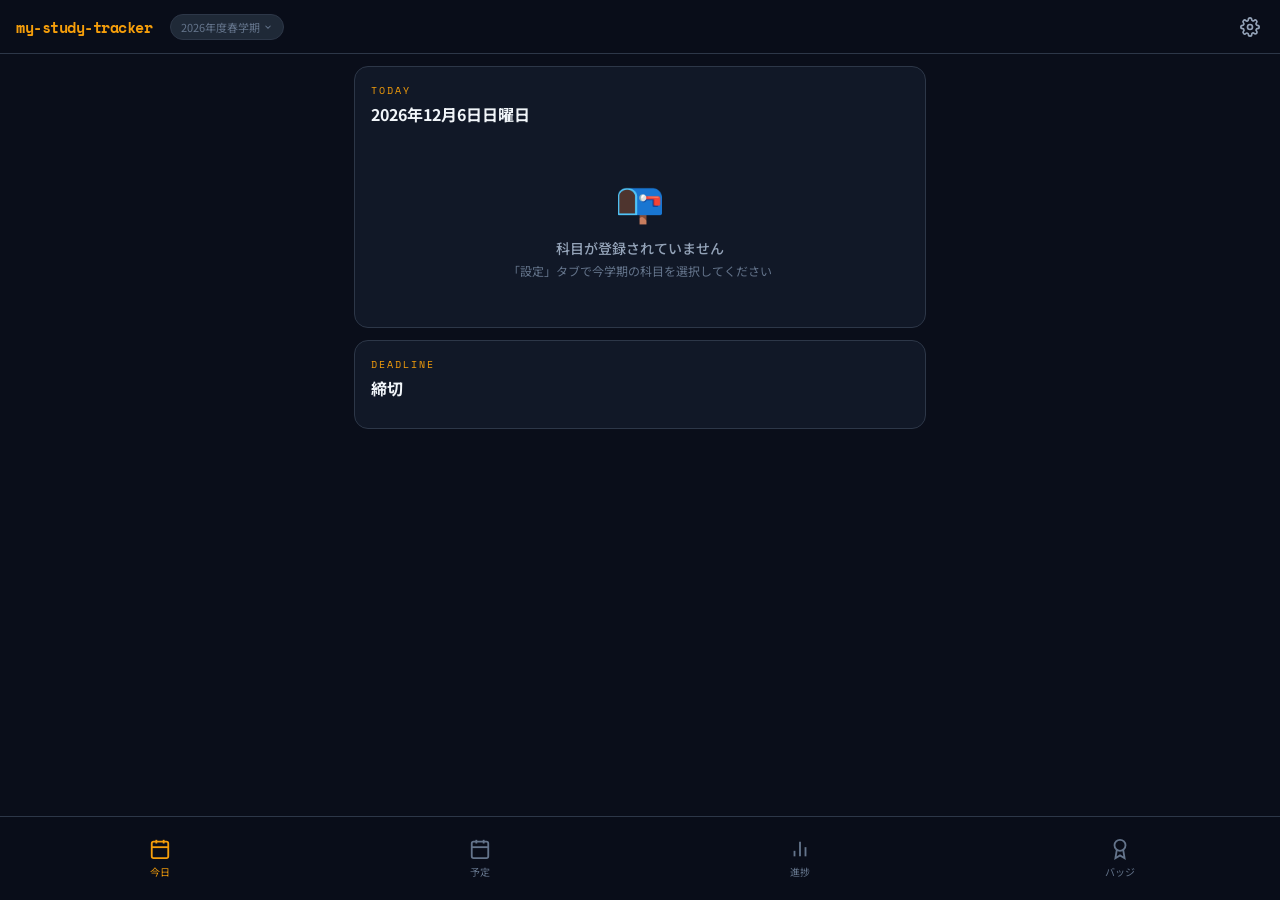
==== my-study-tracker/index.html @ 37b4b2d3 "Add files via upload" ====
<!DOCTYPE html>
<html lang="ja">
<head>
  <meta charset="UTF-8">
  <meta name="viewport" content="width=device-width, initial-scale=1.0, maximum-scale=1.0, user-scalable=no, viewport-fit=cover">
  <meta name="apple-mobile-web-app-capable" content="yes">
  <meta name="apple-mobile-web-app-status-bar-style" content="black-translucent">
  <meta name="apple-mobile-web-app-title" content="my-study-tracker">
  <title>my-study-tracker</title>
  <link rel="manifest" href="./manifest.json">
  <link rel="preconnect" href="https://fonts.googleapis.com">
  <link href="https://fonts.googleapis.com/css2?family=Noto+Sans+JP:wght@400;500;700&family=Space+Mono:wght@400;700&display=swap" rel="stylesheet">
  <link rel="stylesheet" href="./style.css">
</head>
<body>

  <header class="header">
    <div class="header-inner">
      <div class="header-left">
        <span class="header-logo">my-study-tracker</span>
        <button class="header-sem-trigger" id="header-sem-trigger" aria-label="学期切り替え">
          <span id="header-semester">読み込み中...</span>
          <svg viewBox="0 0 24 24" fill="none" stroke="currentColor" stroke-width="2.5" width="10" height="10" style="margin-left:3px;flex-shrink:0"><polyline points="6 9 12 15 18 9"/></svg>
        </button>
      </div>
      <div class="header-right">
        <button class="header-settings-btn" id="header-settings-btn" aria-label="設定">
          <svg viewBox="0 0 24 24" fill="none" stroke="currentColor" stroke-width="2" width="20" height="20"><circle cx="12" cy="12" r="3"/><path d="M19.4 15a1.65 1.65 0 00.33 1.82l.06.06a2 2 0 010 2.83 2 2 0 01-2.83 0l-.06-.06a1.65 1.65 0 00-1.82-.33 1.65 1.65 0 00-1 1.51V21a2 2 0 01-4 0v-.09A1.65 1.65 0 009 19.4a1.65 1.65 0 00-1.82.33l-.06.06a2 2 0 01-2.83-2.83l.06-.06A1.65 1.65 0 004.68 15a1.65 1.65 0 00-1.51-1H3a2 2 0 010-4h.09A1.65 1.65 0 004.6 9a1.65 1.65 0 00-.33-1.82l-.06-.06a2 2 0 012.83-2.83l.06.06A1.65 1.65 0 009 4.68a1.65 1.65 0 001-1.51V3a2 2 0 014 0v.09a1.65 1.65 0 001 1.51 1.65 1.65 0 001.82-.33l.06-.06a2 2 0 012.83 2.83l-.06.06A1.65 1.65 0 0019.4 9a1.65 1.65 0 001.51 1H21a2 2 0 010 4h-.09a1.65 1.65 0 00-1.51 1z"/></svg>
        </button>
      </div>
    </div>
  </header>

  <!-- 学期ドロワー -->
  <div id="sem-overlay" style="display:none;position:fixed;inset:0;z-index:290" onclick="closeSemDrawer()"></div>
  <div id="sem-drawer" style="display:none;position:fixed;z-index:300;background:var(--bg2);border:1px solid var(--border);border-radius:10px;padding:8px;min-width:190px;box-shadow:0 8px 32px rgba(0,0,0,0.5)">
    <div id="sem-drawer-list"></div>
  </div>

  <main class="main">

    <!-- ===== 今日タブ ===== -->
    <div class="page active" id="page-today">
      <div id="today-exam-alerts"></div>
      <div id="today-alerts"></div>

      <div class="card">
        <div class="card-label">TODAY</div>
        <div class="card-title" id="today-date"></div>
        <div id="today-timetable"></div>
      </div>

      <div class="card">
        <div class="card-label">DEADLINE</div>
        <div class="card-title">締切</div>
        <div id="today-upcoming"></div>
      </div>
    </div>

    <!-- ===== 進捗タブ ===== -->
    <div class="page" id="page-progress">
      <div class="card">
        <div class="card-label">SEMESTER</div>
        <div class="card-title">学期別進捗</div>
        <div id="semester-progress-selector" class="filter-row"></div>
      </div>
      <div id="progress-subject-list"></div>
    </div>

    <!-- ===== バッジタブ ===== -->
    <div class="page" id="page-badges">
      <div class="card">
        <div class="card-label">BADGES</div>
        <div class="card-title">オープンバッジ</div>
        <div id="badge-summary"></div>
      </div>
      <div id="badge-list-container"></div>
    </div>

    <!-- ===== 予定タブ（週/月） ===== -->
    <div class="page" id="page-schedule">
      <div class="card">
        <div class="card-label">SCHEDULE</div>
        <div style="display:flex;align-items:center;justify-content:space-between;margin-bottom:12px">
          <div class="card-title" style="margin-bottom:0">スケジュール</div>
          <div style="display:flex;gap:6px">
            <button id="schedule-view-week" class="filter-btn f-all active" onclick="scheduleView='week';renderSchedulePage()">週</button>
            <button id="schedule-view-month" class="filter-btn f-all" onclick="scheduleView='month';renderSchedulePage()">月</button>
          </div>
        </div>
        <div id="schedule-month-nav" style="display:none;align-items:center;justify-content:space-between;margin-bottom:12px">
          <button onclick="scheduleMonthOffset--;renderSchedulePage()" style="background:var(--bg3);border:1px solid var(--border);color:var(--text2);padding:4px 12px;border-radius:6px;cursor:pointer;font-size:16px">‹</button>
          <span id="schedule-month-label" style="font-size:14px;font-weight:700"></span>
          <button onclick="scheduleMonthOffset++;renderSchedulePage()" style="background:var(--bg3);border:1px solid var(--border);color:var(--text2);padding:4px 12px;border-radius:6px;cursor:pointer;font-size:16px">›</button>
        </div>
        <div id="schedule-week"></div>
        <div id="schedule-month" style="display:none"></div>
      </div>
    </div>

    <!-- ===== 設定タブ ===== -->
    <div class="page" id="page-settings">
      <div class="semester-tabs" id="semester-tabs"></div>
      <div class="card" id="graduation-checker">
        <div class="card-label">GRADUATION</div>
        <div class="card-title">卒業単位チェッカー</div>
        <div id="graduation-content"></div>
      </div>
      <div class="card" id="subject-selection-area">
        <div class="card-label">ENROLLMENT</div>
        <div class="card-title">履修科目を選択</div>
        <div id="subject-filters" class="filter-row"></div>
        <div id="subject-list"></div>
      </div>
      <div class="card" id="open-date-card">
        <div class="card-label">SCHEDULE</div>
        <div class="card-title">科目開講日一覧</div>
        <div id="open-date-list"></div>
      </div>
      <div class="card" id="enrolled-summary">
        <div class="card-label">SELECTED</div>
        <div class="card-title">選択中の科目</div>
        <div id="enrolled-list"></div>
        <div id="enrolled-stats" class="enrolled-stats"></div>
      </div>
    </div>

  </main>

  <nav class="nav">
    <button class="nav-btn active" data-page="today">
      <svg viewBox="0 0 24 24" fill="none" stroke="currentColor" stroke-width="2"><rect x="3" y="4" width="18" height="18" rx="2"/><line x1="16" y1="2" x2="16" y2="6"/><line x1="8" y1="2" x2="8" y2="6"/><line x1="3" y1="10" x2="21" y2="10"/></svg>
      今日
    </button>
    <button class="nav-btn" data-page="schedule">
      <svg viewBox="0 0 24 24" fill="none" stroke="currentColor" stroke-width="2"><rect x="3" y="4" width="18" height="18" rx="2"/><line x1="3" y1="10" x2="21" y2="10"/><line x1="8" y1="2" x2="8" y2="6"/><line x1="16" y1="2" x2="16" y2="6"/></svg>
      予定
    </button>
    <button class="nav-btn" data-page="progress">
      <svg viewBox="0 0 24 24" fill="none" stroke="currentColor" stroke-width="2"><line x1="18" y1="20" x2="18" y2="10"/><line x1="12" y1="20" x2="12" y2="4"/><line x1="6" y1="20" x2="6" y2="14"/></svg>
      進捗
    </button>
    <button class="nav-btn" data-page="badges">
      <svg viewBox="0 0 24 24" fill="none" stroke="currentColor" stroke-width="2"><circle cx="12" cy="8" r="6"/><path d="M15.477 12.89L17 22l-5-3-5 3 1.523-9.11"/></svg>
      バッジ
    </button>
  </nav>

  <script src="./data.js"></script>
  <script src="./attendance.js"></script>
  <script src="./render-today.js"></script>
  <script src="./render-today-timetable.js"></script>
  <script src="./render-today-cards.js"></script>
  <script src="./render-settings.js"></script>
  <script src="./render-schedule.js"></script>
  <script src="./render-badges.js"></script>
  <script src="./render-progress.js"></script>
  <script src="./render-deadlines.js"></script>
  <script src="./app.js"></script>
</body>
</html>
---- my-study-tracker/style.css ----
/* ============================================================
   my-study-tracker - Style
   ============================================================ */
*, *::before, *::after { margin: 0; padding: 0; box-sizing: border-box; }

:root {
  --bg: #0a0e1a;
  --bg2: #111827;
  --bg3: #1f2937;
  --border: #2d3748;
  --text: #f1f5f9;
  --text2: #94a3b8;
  --text3: #64748b;
  --amber: #f59e0b;
  --amber2: #d97706;
  --amber-dim: rgba(245,158,11,0.12);
  --green: #10b981;
  --green-dim: rgba(16,185,129,0.12);
  --purple: #8b5cf6;
  --purple-dim: rgba(139,92,246,0.12);
  --red: #ef4444;
  --red-dim: rgba(239,68,68,0.1);
  --blue: #3b82f6;
  --radius: 14px;
  --radius-sm: 8px;
  --nav-h: 84px;
  --header-h: 54px;
}

html { background: var(--bg); }

body {
  font-family: 'Noto Sans JP', sans-serif;
  background: var(--bg);
  color: var(--text);
  min-height: 100vh;
  padding-bottom: calc(var(--nav-h) + env(safe-area-inset-bottom));
  padding-top: calc(var(--header-h) + env(safe-area-inset-top));
  -webkit-font-smoothing: antialiased;
}

/* ── ヘッダー ── */
.header {
  position: fixed;
  top: 0; left: 0; right: 0;
  height: calc(var(--header-h) + env(safe-area-inset-top));
  background: rgba(10,14,26,0.92);
  backdrop-filter: blur(12px);
  -webkit-backdrop-filter: blur(12px);
  border-bottom: 1px solid var(--border);
  z-index: 200;
  padding-top: env(safe-area-inset-top);
}

.header-inner {
  display: flex;
  align-items: center;
  justify-content: space-between;
  padding: 0 16px;
  height: 100%;
}

.header-logo {
  font-family: 'Space Mono', monospace;
  font-size: 15px;
  font-weight: 700;
  color: var(--amber);
  letter-spacing: -0.5px;
  margin-right: 10px;
}

.header-semester {
  font-size: 11px;
  color: var(--text3);
  background: var(--bg3);
  padding: 3px 8px;
  border-radius: 99px;
  border: 1px solid var(--border);
}

.header-settings-btn {
  background: none;
  border: none;
  color: var(--text2);
  cursor: pointer;
  padding: 4px;
  display: flex;
  align-items: center;
  justify-content: center;
  border-radius: var(--radius-sm);
  transition: color 0.2s;
}
.header-settings-btn:active {
  color: var(--amber);
}

/* ── ナビゲーション ── */
.nav {
  position: fixed;
  bottom: 0; left: 0; right: 0;
  height: var(--nav-h);
  padding-bottom: env(safe-area-inset-bottom);
  background: rgba(10,14,26,0.95);
  backdrop-filter: blur(12px);
  -webkit-backdrop-filter: blur(12px);
  border-top: 1px solid var(--border);
  display: flex;
  z-index: 200;
}

.nav-btn {
  flex: 1;
  display: flex;
  flex-direction: column;
  align-items: center;
  justify-content: center;
  gap: 4px;
  border: none;
  background: none;
  color: var(--text3);
  font-size: 10px;
  font-family: 'Noto Sans JP', sans-serif;
  cursor: pointer;
  transition: color 0.2s;
}

.nav-btn svg {
  width: 22px;
  height: 22px;
  transition: stroke 0.2s;
}

.nav-btn.active {
  color: var(--amber);
}

/* ── メインコンテンツ ── */
.main {
  padding: 12px 14px;
  max-width: 600px;
  margin: 0 auto;
}

.page { display: none; }
.page.active { display: block; }

/* ── カード ── */
.card {
  background: var(--bg2);
  border: 1px solid var(--border);
  border-radius: var(--radius);
  padding: 16px;
  margin-bottom: 12px;
}

.card-label {
  font-family: 'Space Mono', monospace;
  font-size: 10px;
  letter-spacing: 2px;
  color: var(--amber);
  margin-bottom: 4px;
}

.card-title {
  font-size: 16px;
  font-weight: 700;
  margin-bottom: 12px;
}

/* ── アラート ── */
.alert {
  padding: 10px 14px;
  border-radius: var(--radius-sm);
  font-size: 13px;
  margin-bottom: 8px;
  border-left: 3px solid;
}
.alert-danger { background: var(--red-dim); border-color: var(--red); color: #fca5a5; }
.alert-warn { background: var(--amber-dim); border-color: var(--amber); color: #fcd34d; }

/* ── 今日の時間割 ── */
.timetable-section { margin-bottom: 10px; }
.timetable-label {
  font-size: 11px;
  color: var(--text3);
  margin-bottom: 6px;
  font-weight: 500;
  letter-spacing: 0.5px;
}

.today-subject-item {
  display: flex;
  align-items: flex-start;
  gap: 10px;
  padding: 10px 0;
  border-bottom: 1px solid var(--border);
}
.today-subject-item:last-child { border-bottom: none; }

.today-subject-dot {
  width: 8px;
  height: 8px;
  border-radius: 50%;
  margin-top: 5px;
  flex-shrink: 0;
}

.today-subject-info { flex: 1; min-width: 0; }
.today-subject-name {
  font-size: 14px;
  font-weight: 600;
  white-space: nowrap;
  overflow: hidden;
  text-overflow: ellipsis;
}
.today-subject-meta { font-size: 11px; color: var(--text3); margin-top: 2px; }

.today-subject-badge {
  font-size: 11px;
  padding: 2px 8px;
  border-radius: 99px;
  white-space: nowrap;
  font-weight: 600;
}
.badge-ok { background: rgba(16,185,129,0.15); color: var(--green); }
.badge-warn { background: var(--amber-dim); color: var(--amber); }
.badge-danger { background: var(--red-dim); color: var(--red); }

/* ── プログレスバー ── */
.prog-wrap {
  background: var(--bg3);
  border-radius: 99px;
  height: 6px;
  overflow: hidden;
  margin-top: 6px;
}
.prog-bar {
  height: 100%;
  border-radius: 99px;
  transition: width 0.4s cubic-bezier(0.4,0,0.2,1);
}

/* ── 週間ストリップ ── */
.week-strip {
  display: grid;
  grid-template-columns: repeat(7, 1fr);
  gap: 4px;
}

.week-cell {
  display: flex;
  flex-direction: column;
  align-items: center;
  gap: 3px;
  padding: 6px 2px;
  border-radius: var(--radius-sm);
  background: var(--bg3);
  border: 1px solid var(--border);
  font-size: 10px;
}

.week-cell.is-today {
  background: var(--amber-dim);
  border-color: var(--amber);
}

.week-cell.is-rest { opacity: 0.4; }

.week-day-label { color: var(--text3); font-weight: 700; }
.week-cell.is-today .week-day-label { color: var(--amber); }

.week-subject-dot {
  width: 6px;
  height: 6px;
  border-radius: 50%;
}

/* ── 学期タブ（ヘッダー直下に固定） ── */
.semester-tabs {
  position: sticky;
  top: 0;
  z-index: 150;
  display: flex;
  gap: 6px;
  overflow-x: auto;
  padding: 8px 14px;
  margin: 0 -14px;
  background: rgba(10,14,26,0.98);
  backdrop-filter: blur(12px);
  -webkit-backdrop-filter: blur(12px);
  border-bottom: 1px solid var(--border);
  -webkit-overflow-scrolling: touch;
  scrollbar-width: none;
}
.semester-tabs::-webkit-scrollbar { display: none; }



.sem-tab {
  flex-shrink: 0;
  padding: 7px 14px;
  border-radius: 99px;
  border: 1px solid var(--border);
  background: var(--bg2);
  color: var(--text3);
  font-size: 12px;
  cursor: pointer;
  white-space: nowrap;
  font-family: 'Noto Sans JP', sans-serif;
  transition: all 0.2s;
}
.sem-tab.active {
  background: var(--amber);
  color: #000;
  border-color: var(--amber);
  font-weight: 700;
}

/* ── フィルターボタン ── */
.filter-row {
  display: flex;
  gap: 6px;
  margin-bottom: 12px;
  flex-wrap: wrap;
}

.filter-btn {
  padding: 5px 12px;
  border-radius: 99px;
  border: 1px solid var(--border);
  background: var(--bg3);
  color: var(--text3);
  font-size: 12px;
  cursor: pointer;
  font-family: 'Noto Sans JP', sans-serif;
  transition: all 0.15s;
}
.filter-btn.active { font-weight: 600; }
.filter-btn.f-all.active { background: var(--bg3); color: var(--text); border-color: var(--text2); }
.filter-btn.f-専門.active { background: var(--amber-dim); color: var(--amber); border-color: var(--amber); }
.filter-btn.f-教養.active { background: var(--green-dim); color: var(--green); border-color: var(--green); }
.filter-btn.f-外国語.active { background: var(--purple-dim); color: var(--purple); border-color: var(--purple); }

/* ── 科目リスト（選択画面） ── */
.subject-group-title {
  font-size: 11px;
  color: var(--text3);
  letter-spacing: 1px;
  font-weight: 700;
  text-transform: uppercase;
  margin: 14px 0 6px;
  padding-bottom: 4px;
  border-bottom: 1px solid var(--border);
}

.subject-row {
  display: flex;
  align-items: center;
  gap: 10px;
  padding: 10px 0;
  border-bottom: 1px solid rgba(45,55,72,0.5);
  cursor: pointer;
  transition: background 0.15s;
}
.subject-row:last-child { border-bottom: none; }

.subject-row-check {
  width: 22px;
  height: 22px;
  border-radius: 6px;
  border: 2px solid var(--border);
  display: flex;
  align-items: center;
  justify-content: center;
  flex-shrink: 0;
  transition: all 0.15s;
}
.subject-row-check svg { display: none; }
.subject-row.checked .subject-row-check {
  border-color: var(--amber);
  background: var(--amber);
}
.subject-row.checked .subject-row-check svg { display: block; }

.subject-row-info { flex: 1; min-width: 0; }
.subject-row-name {
  font-size: 13px;
  font-weight: 500;
  white-space: nowrap;
  overflow: hidden;
  text-overflow: ellipsis;
}
.subject-row-meta { font-size: 11px; color: var(--text3); margin-top: 2px; }

.subject-row-credits {
  font-family: 'Space Mono', monospace;
  font-size: 12px;
  color: var(--text3);
  flex-shrink: 0;
}

/* ── 選択済み科目サマリー ── */
.enrolled-item {
  display: flex;
  align-items: center;
  gap: 8px;
  padding: 8px 0;
  border-bottom: 1px solid var(--border);
  font-size: 13px;
}
.enrolled-item:last-child { border-bottom: none; }
.enrolled-dot { width: 8px; height: 8px; border-radius: 50%; flex-shrink: 0; }
.enrolled-name { flex: 1; min-width: 0; white-space: nowrap; overflow: hidden; text-overflow: ellipsis; }
.enrolled-credits { font-family: 'Space Mono', monospace; font-size: 11px; color: var(--text3); }

.enrolled-stats {
  display: grid;
  grid-template-columns: repeat(3, 1fr);
  gap: 8px;
  margin-top: 14px;
  padding-top: 14px;
  border-top: 1px solid var(--border);
}
.stat-box {
  background: var(--bg3);
  border-radius: var(--radius-sm);
  padding: 10px 8px;
  text-align: center;
}
.stat-box-num {
  font-family: 'Space Mono', monospace;
  font-size: 20px;
  font-weight: 700;
}
.stat-box-label { font-size: 10px; color: var(--text3); margin-top: 2px; }

/* ── バッジ画面 ── */
.badge-summary-grid {
  display: grid;
  grid-template-columns: repeat(4, 1fr);
  gap: 8px;
  margin-bottom: 4px;
}
.badge-summary-item {
  background: var(--bg3);
  border-radius: var(--radius-sm);
  padding: 10px 6px;
  text-align: center;
}
.badge-summary-num {
  font-family: 'Space Mono', monospace;
  font-size: 22px;
  font-weight: 700;
}
.badge-summary-label { font-size: 10px; color: var(--text3); margin-top: 2px; }

.badge-section-title {
  font-size: 11px;
  color: var(--text3);
  letter-spacing: 1px;
  font-weight: 700;
  margin: 16px 0 8px;
  padding-bottom: 6px;
  border-bottom: 1px solid var(--border);
}

.badge-card {
  background: var(--bg2);
  border: 1px solid var(--border);
  border-radius: var(--radius-sm);
  padding: 12px 14px;
  margin-bottom: 8px;
  display: flex;
  align-items: flex-start;
  gap: 12px;
}

.badge-card.earned {
  border-color: currentColor;
}

.badge-icon {
  font-size: 28px;
  line-height: 1;
  flex-shrink: 0;
}

.badge-info { flex: 1; min-width: 0; }
.badge-name { font-size: 14px; font-weight: 700; margin-bottom: 4px; }
.badge-meta { font-size: 11px; color: var(--text3); }
.badge-level-tag {
  display: inline-block;
  font-size: 10px;
  padding: 2px 8px;
  border-radius: 99px;
  font-weight: 700;
  margin-bottom: 4px;
  font-family: 'Space Mono', monospace;
}
.badge-progress-text {
  font-size: 11px;
  margin-top: 4px;
}

/* ── 進捗画面 ── */
.progress-subject-card {
  background: var(--bg2);
  border: 1px solid var(--border);
  border-radius: var(--radius);
  padding: 14px;
  margin-bottom: 10px;
}
.ps-header {
  display: flex;
  align-items: flex-start;
  justify-content: space-between;
  margin-bottom: 8px;
  gap: 8px;
}
.ps-name { font-size: 14px; font-weight: 700; flex: 1; }
.ps-pct {
  font-family: 'Space Mono', monospace;
  font-size: 14px;
  font-weight: 700;
  flex-shrink: 0;
}
.ps-meta { font-size: 11px; color: var(--text3); margin-bottom: 8px; }

.lesson-grid {
  display: grid;
  grid-template-columns: repeat(8, 1fr);
  gap: 4px;
  margin-top: 10px;
}
.lesson-btn {
  aspect-ratio: 1;
  min-height: 28px;
  min-width:  28px;
  border-radius: 5px;
  border: none;
  font-size: 10px;
  font-weight: 700;
  cursor: pointer;
  background: var(--bg3);
  color: var(--text3);
  transition: all 0.15s;
  font-family: 'Space Mono', monospace;
  touch-action: manipulation;
  -webkit-tap-highlight-color: transparent;
}
.lesson-btn.done { color: #000; }
.lesson-btn.today-target {
  box-shadow: 0 0 0 2px var(--amber);
}

/* ── 空状態 ── */
.empty-state {
  text-align: center;
  padding: 32px 16px;
  color: var(--text3);
}
.empty-state-icon { font-size: 40px; margin-bottom: 10px; }
.empty-state-text { font-size: 14px; font-weight: 500; margin-bottom: 4px; color: var(--text2); }
.empty-state-sub { font-size: 12px; }

/* ── スクロールバー ── */
::-webkit-scrollbar { width: 4px; }
::-webkit-scrollbar-track { background: transparent; }
::-webkit-scrollbar-thumb { background: var(--border); border-radius: 99px; }

/* ── 設定ページ ── */
.settings-section-title {
  font-size: 13px;
  font-weight: 700;
  color: var(--text2);
  padding: 16px 2px 8px;
  letter-spacing: 0.5px;
}



/* ── 今日タブ：科目カード ── */
.today-subject-card { background:var(--bg2);border:1px solid var(--border);border-radius:var(--radius-sm);padding:12px 14px;margin-bottom:10px; }
.today-subject-card:last-child { margin-bottom:0; }
.today-goal-box { border:1px solid;border-radius:var(--radius-sm);padding:10px 14px; }

/* ── ヘッダー学期ボタン ── */
.header-inner { display:flex;align-items:center;padding:0 16px;height:100%;gap:8px; }
.header-left  { display:flex;align-items:center;gap:8px;flex:1;min-width:0; }
.header-right { flex-shrink:0; }
.header-sem-trigger {
  display:inline-flex;align-items:center;background:var(--bg3);border:1px solid var(--border);
  color:var(--text3);font-size:11px;padding:4px 10px;border-radius:99px;cursor:pointer;
  font-family:'Noto Sans JP',sans-serif;white-space:nowrap;max-width:170px;overflow:hidden;
  text-overflow:ellipsis;-webkit-tap-highlight-color:transparent;transition:border-color 0.15s,color 0.15s;
}
.header-sem-trigger:active { border-color:var(--amber);color:var(--amber); }

/* ── 時間割グリッド：はみ出し防止 ── */
.timetable-grid-wrap {
  overflow:hidden;width:100%;box-sizing:border-box;
}
.timetable-grid-wrap .tt-cell {
  overflow:hidden;box-sizing:border-box;min-width:0;
}

/* ── タップハイライト除去 ── */
.lesson-btn,.today-subject-card,.progress-subject-card,.week-cell {
  -webkit-tap-highlight-color:transparent;
}

/* ── 週ストリップパネル ── */
#week-strip-panel {
  border-radius:8px;padding:10px 12px;margin-top:8px;
}
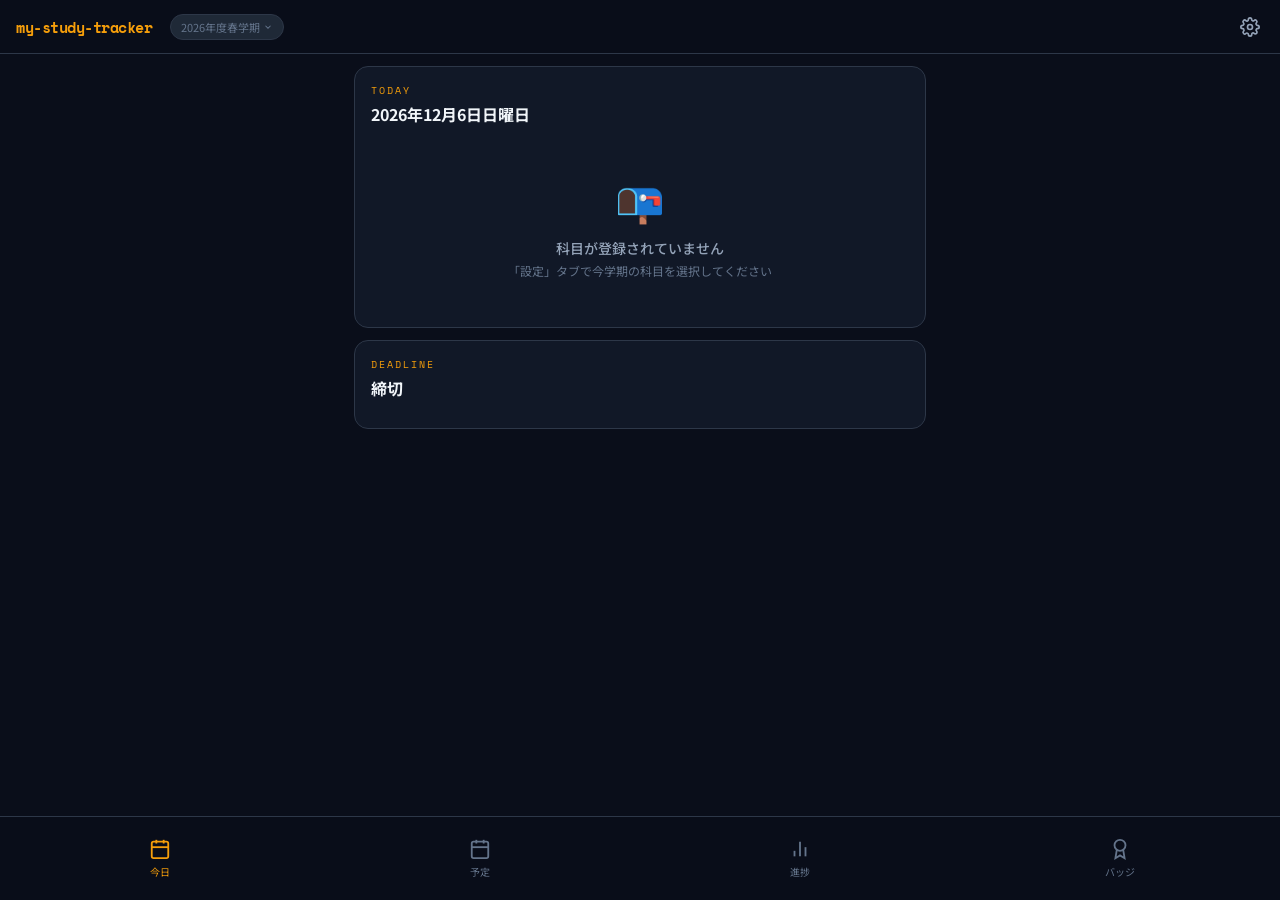
==== commit 1a447143: "Add files via upload" ====
--- a/my-study-tracker/index.html
+++ b/my-study-tracker/index.html
@@ -77,24 +77,19 @@
       <div id="badge-list-container"></div>
     </div>
 
-    <!-- ===== 予定タブ（週/月） ===== -->
+    <!-- ===== 予定タブ（月カレンダー） ===== -->
     <div class="page" id="page-schedule">
       <div class="card">
         <div class="card-label">SCHEDULE</div>
         <div style="display:flex;align-items:center;justify-content:space-between;margin-bottom:12px">
           <div class="card-title" style="margin-bottom:0">スケジュール</div>
-          <div style="display:flex;gap:6px">
-            <button id="schedule-view-week" class="filter-btn f-all active" onclick="scheduleView='week';renderSchedulePage()">週</button>
-            <button id="schedule-view-month" class="filter-btn f-all" onclick="scheduleView='month';renderSchedulePage()">月</button>
+          <div style="display:flex;align-items:center;gap:8px">
+            <button onclick="scheduleMonthOffset--;renderSchedulePage()" style="background:var(--bg3);border:1px solid var(--border);color:var(--text2);padding:4px 12px;border-radius:6px;cursor:pointer;font-size:16px">‹</button>
+            <span id="schedule-month-label" style="font-size:14px;font-weight:700;min-width:80px;text-align:center"></span>
+            <button onclick="scheduleMonthOffset++;renderSchedulePage()" style="background:var(--bg3);border:1px solid var(--border);color:var(--text2);padding:4px 12px;border-radius:6px;cursor:pointer;font-size:16px">›</button>
           </div>
         </div>
-        <div id="schedule-month-nav" style="display:none;align-items:center;justify-content:space-between;margin-bottom:12px">
-          <button onclick="scheduleMonthOffset--;renderSchedulePage()" style="background:var(--bg3);border:1px solid var(--border);color:var(--text2);padding:4px 12px;border-radius:6px;cursor:pointer;font-size:16px">‹</button>
-          <span id="schedule-month-label" style="font-size:14px;font-weight:700"></span>
-          <button onclick="scheduleMonthOffset++;renderSchedulePage()" style="background:var(--bg3);border:1px solid var(--border);color:var(--text2);padding:4px 12px;border-radius:6px;cursor:pointer;font-size:16px">›</button>
-        </div>
-        <div id="schedule-week"></div>
-        <div id="schedule-month" style="display:none"></div>
+        <div id="schedule-month"></div>
       </div>
     </div>
 
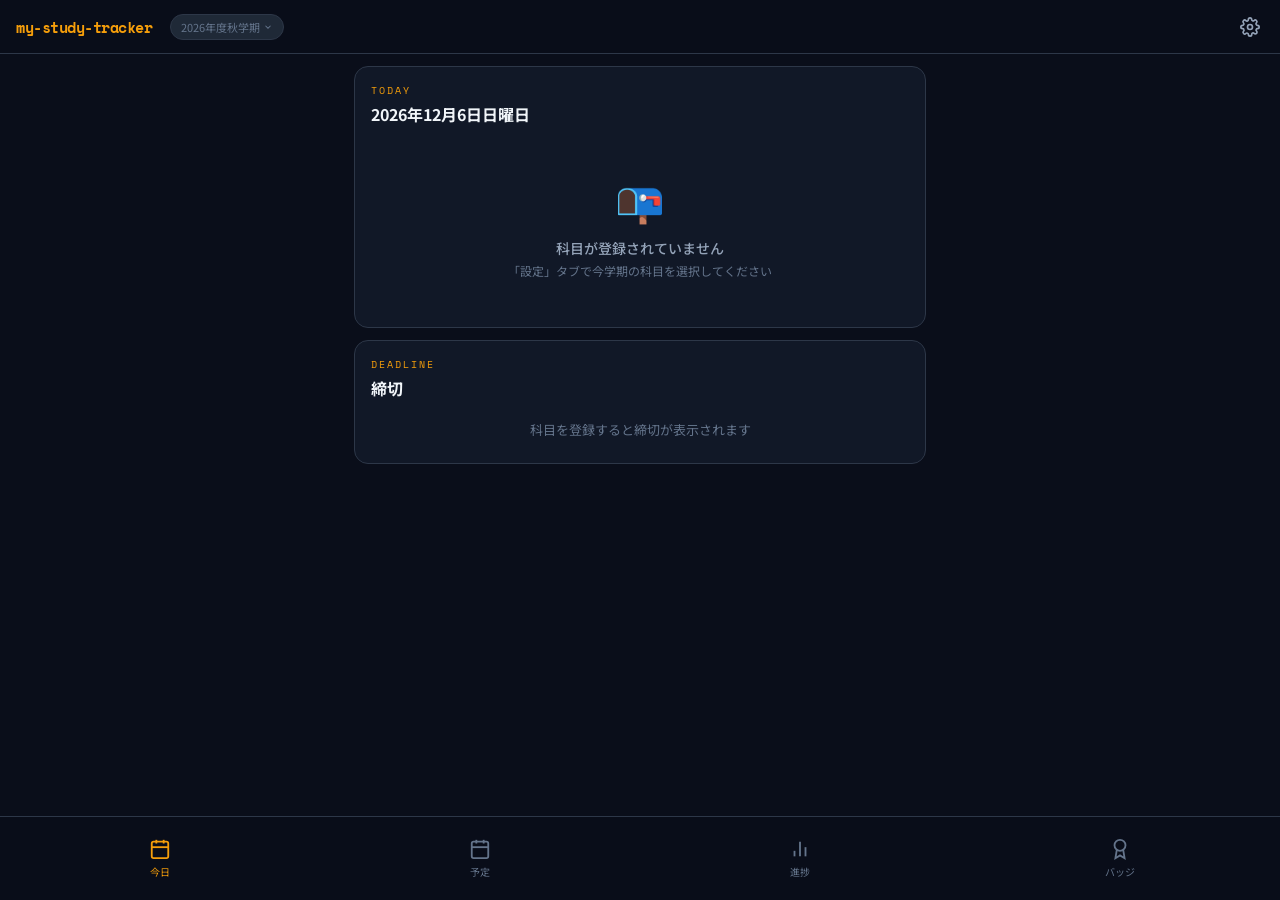
==== commit 3610eb78: "Add files via upload" ====
--- a/my-study-tracker/index.html
+++ b/my-study-tracker/index.html
@@ -2,13 +2,18 @@
 <html lang="ja">
 <head>
   <meta charset="UTF-8">
-  <meta name="viewport" content="width=device-width, initial-scale=1.0, maximum-scale=1.0, user-scalable=no, viewport-fit=cover">
+  <meta name="viewport" content="width=device-width, initial-scale=1.0, viewport-fit=cover">
+  <meta name="theme-color" content="#0a0e1a">
+  <meta name="description" content="履修科目、受講進捗、締切をまとめて管理する学習トラッカー">
   <meta name="apple-mobile-web-app-capable" content="yes">
   <meta name="apple-mobile-web-app-status-bar-style" content="black-translucent">
   <meta name="apple-mobile-web-app-title" content="my-study-tracker">
   <title>my-study-tracker</title>
   <link rel="manifest" href="./manifest.json">
+  <link rel="icon" href="./icon.svg" type="image/svg+xml">
+  <link rel="apple-touch-icon" sizes="180x180" href="./icon-180.png">
   <link rel="preconnect" href="https://fonts.googleapis.com">
+  <link rel="preconnect" href="https://fonts.gstatic.com" crossorigin>
   <link href="https://fonts.googleapis.com/css2?family=Noto+Sans+JP:wght@400;500;700&family=Space+Mono:wght@400;700&display=swap" rel="stylesheet">
   <link rel="stylesheet" href="./style.css">
 </head>
@@ -41,6 +46,7 @@
 
     <!-- ===== 今日タブ ===== -->
     <div class="page active" id="page-today">
+      <p class="settings-note" data-schedule-note hidden></p>
       <div id="today-exam-alerts"></div>
       <div id="today-alerts"></div>
 
@@ -59,11 +65,16 @@
 
     <!-- ===== 進捗タブ ===== -->
     <div class="page" id="page-progress">
+      <p class="settings-note" data-schedule-note hidden></p>
       <div class="card">
         <div class="card-label">SEMESTER</div>
         <div class="card-title">学期別進捗</div>
         <div id="semester-progress-selector" class="filter-row"></div>
       </div>
+      <div class="progress-tabs" aria-label="進捗の表示">
+        <button type="button" data-progress-view="learning" aria-pressed="true" onclick="setProgressView('learning')">動画・課題</button>
+        <button type="button" data-progress-view="grades" aria-pressed="false" onclick="setProgressView('grades')">成績・単位</button>
+      </div>
       <div id="progress-subject-list"></div>
     </div>
 
@@ -79,31 +90,55 @@
 
     <!-- ===== 予定タブ（月カレンダー） ===== -->
     <div class="page" id="page-schedule">
+      <p class="settings-note" data-schedule-note hidden></p>
       <div class="card">
         <div class="card-label">SCHEDULE</div>
         <div style="display:flex;align-items:center;justify-content:space-between;margin-bottom:12px">
           <div class="card-title" style="margin-bottom:0">スケジュール</div>
           <div style="display:flex;align-items:center;gap:8px">
-            <button onclick="scheduleMonthOffset--;renderSchedulePage()" style="background:var(--bg3);border:1px solid var(--border);color:var(--text2);padding:4px 12px;border-radius:6px;cursor:pointer;font-size:16px">‹</button>
+            <button type="button" aria-label="前の月" onclick="scheduleMonthOffset--;renderSchedulePage()" style="background:var(--bg3);border:1px solid var(--border);color:var(--text2);padding:4px 12px;border-radius:6px;cursor:pointer;font-size:16px">‹</button>
             <span id="schedule-month-label" style="font-size:14px;font-weight:700;min-width:80px;text-align:center"></span>
-            <button onclick="scheduleMonthOffset++;renderSchedulePage()" style="background:var(--bg3);border:1px solid var(--border);color:var(--text2);padding:4px 12px;border-radius:6px;cursor:pointer;font-size:16px">›</button>
+            <button type="button" aria-label="次の月" onclick="scheduleMonthOffset++;renderSchedulePage()" style="background:var(--bg3);border:1px solid var(--border);color:var(--text2);padding:4px 12px;border-radius:6px;cursor:pointer;font-size:16px">›</button>
           </div>
         </div>
         <div id="schedule-month"></div>
       </div>
+      <div class="card">
+        <div class="card-label">CALENDAR</div><div class="card-title">端末カレンダーに書き出す</div>
+        <p class="settings-note">選択中の学期の予定を.icsファイルにします。確定した日時だけを出力し、概算・時刻未確認の予定は含めません。</p>
+        <div class="calendar-options">
+          <label><input type="checkbox" id="calendar-lessons" checked>授業締切</label>
+          <label><input type="checkbox" id="calendar-exams" checked>期末締切</label>
+          <label><input type="checkbox" id="calendar-applications" checked>申請予定</label>
+        </div>
+        <button type="button" class="data-transfer-btn primary" id="calendar-export-btn" onclick="exportStudyCalendar()">カレンダーを出力</button>
+        <p class="settings-note">日本時間で登録した時刻が端末の時間帯に合わせて表示されます。出力後の変更・削除は自動同期されません。再取り込みでは重複する場合があるため、専用カレンダーへの取り込みがおすすめです。通知はカレンダー側で設定してください。</p>
+        <p id="calendar-export-status" class="settings-note" role="status" aria-live="polite"></p>
+      </div>
+      <div id="application-panel"></div>
     </div>
 
     <!-- ===== 設定タブ ===== -->
     <div class="page" id="page-settings">
+      <div class="settings-heading"><div class="card-label">SETTINGS</div><h1>学びの設定</h1><p>履修の準備も、大学の情報もここから。</p></div>
+      <div class="settings-tabs" role="tablist" aria-label="設定メニュー">
+        <button type="button" role="tab" id="settings-tab-enrollment" data-settings-tab="enrollment" aria-controls="settings-enrollment" aria-selected="true">履修設定</button>
+        <button type="button" role="tab" id="settings-tab-guide" data-settings-tab="guide" aria-controls="settings-guide" aria-selected="false">学生ガイド</button>
+        <button type="button" role="tab" id="settings-tab-data" data-settings-tab="data" aria-controls="settings-data" aria-selected="false">データ</button>
+      </div>
+      <div id="settings-enrollment" role="tabpanel" aria-labelledby="settings-tab-enrollment">
       <div class="semester-tabs" id="semester-tabs"></div>
       <div class="card" id="graduation-checker">
         <div class="card-label">GRADUATION</div>
-        <div class="card-title">卒業単位チェッカー</div>
+        <div class="card-title">卒業に向けた履修計画</div>
         <div id="graduation-content"></div>
       </div>
       <div class="card" id="subject-selection-area">
         <div class="card-label">ENROLLMENT</div>
         <div class="card-title">履修科目を選択</div>
+        <label class="search-label" for="subject-search">科目名・コードで検索</label>
+        <input type="search" id="subject-search" class="settings-search" placeholder="例：Python、CS101" autocomplete="off">
+        <p class="settings-note">MC科目表が基準です。開講前・廃止予定の科目は該当学期に選択できません。以前に選択した記録は残ります。</p>
         <div id="subject-filters" class="filter-row"></div>
         <div id="subject-list"></div>
       </div>
@@ -118,6 +153,39 @@
         <div id="enrolled-list"></div>
         <div id="enrolled-stats" class="enrolled-stats"></div>
       </div>
+      </div>
+      <div id="settings-guide" role="tabpanel" aria-labelledby="settings-tab-guide" hidden>
+        <div class="card guide-intro">
+          <div class="card-label">STUDENT GUIDE</div>
+          <div class="card-title">必要な情報を、すぐに。</div>
+          <p>送っていただいた17枚の資料をまとめました。見出しをタップして読めます。</p>
+          <label class="search-label" for="guide-search">学生ガイドを検索</label>
+          <input type="search" id="guide-search" class="settings-search" placeholder="例：卒業、GPA、エントリー" autocomplete="off">
+          <p id="guide-search-status" role="status" aria-live="polite"></p>
+          <p class="guide-version">科目表：2026/6/19時点 · バッジ表：2026/8/1時点<br>変更や個別条件はCloud Campusの案内を確認してください。</p>
+        </div>
+        <div id="student-guide-list"></div>
+      </div>
+      <div id="settings-data" role="tabpanel" aria-labelledby="settings-tab-data" hidden>
+      <div class="card">
+        <div class="card-label">APP UPDATE</div><div class="card-title">アプリの更新 <span id="app-version"></span></div>
+        <p class="settings-note">起動時・アプリに戻ったときに新版を確認します。GitHubへのアップロード後は、公開が完了してからオンラインで開いてください。</p>
+        <button type="button" class="data-transfer-btn" id="app-update-btn">更新を確認</button>
+        <p id="app-update-status" class="settings-note" role="status" aria-live="polite"></p>
+      </div>
+      <div class="card" id="data-transfer-card">
+        <div class="card-label">DATA</div>
+        <div class="card-title">データの引き継ぎ</div>
+        <p class="data-transfer-description">履修・動画進捗・成績・課題・期末・申請予定をバックアップできます。同じURLでの通常更新では、端末の記録をそのまま引き継ぎます。</p>
+        <div class="data-transfer-actions">
+          <button type="button" class="data-transfer-btn primary" id="data-export-btn">バックアップを保存</button>
+          <button type="button" class="data-transfer-btn" id="data-import-btn">バックアップを復元</button>
+          <input type="file" id="data-import-input" accept="application/json,.json" hidden>
+        </div>
+        <div class="data-transfer-note">復元すると、現在この端末にあるすべての学習記録がバックアップの内容に置き換わります。旧形式のバックアップも読み込めます。端末間の自動同期はありません。</div>
+        <div id="data-transfer-status" class="data-transfer-status" role="status" aria-live="polite"></div>
+      </div>
+      </div>
     </div>
 
   </main>
@@ -142,7 +210,11 @@
   </nav>
 
   <script src="./data.js"></script>
+  <script src="./curriculum.js"></script>
   <script src="./attendance.js"></script>
+  <script src="./study-records.js"></script>
+  <script src="./calendar-export.js"></script>
+  <script src="./pwa-update.js"></script>
   <script src="./render-today.js"></script>
   <script src="./render-today-timetable.js"></script>
   <script src="./render-today-cards.js"></script>
@@ -151,6 +223,8 @@
   <script src="./render-badges.js"></script>
   <script src="./render-progress.js"></script>
   <script src="./render-deadlines.js"></script>
+  <script src="./data-transfer.js"></script>
+  <script src="./student-guide.js"></script>
   <script src="./app.js"></script>
 </body>
 </html>
--- a/my-study-tracker/style.css
+++ b/my-study-tracker/style.css
@@ -27,13 +27,15 @@
   --header-h: 54px;
 }
 
-html { background: var(--bg); }
+html { background: var(--bg); color-scheme: dark; }
+[hidden] { display: none !important; }
 
 body {
   font-family: 'Noto Sans JP', sans-serif;
   background: var(--bg);
   color: var(--text);
   min-height: 100vh;
+  min-height: 100dvh;
   padding-bottom: calc(var(--nav-h) + env(safe-area-inset-bottom));
   padding-top: calc(var(--header-h) + env(safe-area-inset-top));
   -webkit-font-smoothing: antialiased;
@@ -278,7 +280,7 @@
 /* ── 学期タブ（ヘッダー直下に固定） ── */
 .semester-tabs {
   position: sticky;
-  top: 0;
+  top: calc(var(--header-h) + env(safe-area-inset-top));
   z-index: 150;
   display: flex;
   gap: 6px;
@@ -549,6 +551,7 @@
   -webkit-tap-highlight-color: transparent;
 }
 .lesson-btn.done { color: #000; }
+.lesson-btn:disabled { cursor: not-allowed; }
 .lesson-btn.today-target {
   box-shadow: 0 0 0 2px var(--amber);
 }
@@ -575,6 +578,79 @@
   color: var(--text2);
   padding: 16px 2px 8px;
   letter-spacing: 0.5px;
+}
+
+/* ── データの引き継ぎ ── */
+.data-transfer-description {
+  color: var(--text2);
+  font-size: 12px;
+  line-height: 1.7;
+  margin-bottom: 14px;
+}
+
+.data-transfer-actions {
+  display: grid;
+  grid-template-columns: repeat(2, minmax(0, 1fr));
+  gap: 8px;
+}
+
+.data-transfer-btn {
+  min-height: 42px;
+  padding: 10px 12px;
+  border: 1px solid var(--border);
+  border-radius: var(--radius-sm);
+  background: var(--bg3);
+  color: var(--text);
+  font-family: 'Noto Sans JP', sans-serif;
+  font-size: 12px;
+  font-weight: 700;
+  cursor: pointer;
+  touch-action: manipulation;
+  -webkit-tap-highlight-color: transparent;
+}
+
+.data-transfer-btn.primary {
+  border-color: var(--blue);
+  background: rgba(59,130,246,0.14);
+  color: #93c5fd;
+}
+
+.data-transfer-btn:active { transform: translateY(1px); }
+.data-transfer-btn:disabled { cursor: wait; opacity: 0.65; }
+
+.data-transfer-note {
+  margin-top: 10px;
+  color: var(--text3);
+  font-size: 10px;
+  line-height: 1.6;
+}
+
+.data-transfer-status {
+  display: none;
+  margin-top: 10px;
+  padding: 8px 10px;
+  border: 1px solid var(--border);
+  border-radius: 7px;
+  font-size: 11px;
+  line-height: 1.5;
+}
+
+.data-transfer-status.success {
+  display: block;
+  border-color: var(--green);
+  background: var(--green-dim);
+  color: #6ee7b7;
+}
+
+.data-transfer-status.error {
+  display: block;
+  border-color: var(--red);
+  background: var(--red-dim);
+  color: #fca5a5;
+}
+
+@media (max-width: 390px) {
+  .data-transfer-actions { grid-template-columns: 1fr; }
 }
 
 
@@ -609,7 +685,114 @@
   -webkit-tap-highlight-color:transparent;
 }
 
+button:focus-visible,
+[role="button"]:focus-visible {
+  outline: 2px solid var(--amber);
+  outline-offset: 2px;
+}
+
+@media (prefers-reduced-motion: reduce) {
+  *, *::before, *::after {
+    scroll-behavior: auto !important;
+    transition-duration: 0.01ms !important;
+    animation-duration: 0.01ms !important;
+    animation-iteration-count: 1 !important;
+  }
+}
+
 /* ── 週ストリップパネル ── */
 #week-strip-panel {
   border-radius:8px;padding:10px 12px;margin-top:8px;
 }
+
+/* 設定・学生ガイド */
+.settings-heading { padding: 8px 2px 18px; }
+.settings-heading h1 { font-size: 24px; line-height: 1.4; }
+.settings-heading p { color: #a9bad0; font-size: 12px; margin-top: 6px; }
+.settings-tabs { display: grid; grid-template-columns: repeat(3, minmax(0,1fr)); gap: 4px; background: #10213b; border: 1px solid #254363; border-radius: 12px; padding: 4px; margin-bottom: 18px; }
+.settings-tabs button { border: 0; border-radius: 8px; background: transparent; color: #a9bad0; min-height: 44px; font: inherit; font-size: 13px; cursor: pointer; }
+.settings-tabs button[aria-selected="true"] { background: #254d79; color: #fff; font-weight: 700; }
+.settings-search { display: block; width: 100%; padding: 12px; margin: 6px 0 12px; min-height: 44px; border: 1px solid #385275; border-radius: 9px; background: #0b172b; color: var(--text); font: inherit; font-size: 16px; }
+.search-label { display: block; color: #b8c9df; font-size: 12px; margin-top: 16px; }
+.settings-note { color: #a9bad0; font-size: 12px; line-height: 1.8; margin: 8px 0 14px; }
+button.subject-row { width: 100%; background: transparent; color: var(--text); font: inherit; text-align: left; border: 0; border-bottom: 1px solid var(--border); }
+button.subject-row.checked { background: rgba(59,130,246,.08); }
+button.subject-row:disabled { opacity: .5; cursor: default; }
+.subject-note { color: #b5cae7; font-size: 10px; margin-top: 4px; line-height: 1.6; }
+.plan-total { display: flex; flex-direction: column; gap: 5px; align-items: center; padding: 12px 0 22px; }
+.plan-total strong { font-family: 'Space Mono',monospace; color: #9dc9f5; font-size: 36px; }
+.plan-total small { font-size: 18px; color: #a9bad0; }
+.plan-total span { font-size: 12px; color: #a9bad0; }
+.plan-row { margin-bottom: 16px; }
+.plan-row > div:first-child { display: flex; justify-content: space-between; gap: 10px; font-size: 12px; margin-bottom: 6px; }
+.plan-row strong { flex-shrink: 0; color: #b8d8fa; }
+.plan-missing { padding: 12px 0; border-top: 1px solid var(--border); font-size: 12px; line-height: 1.8; }
+.plan-missing summary { cursor: pointer; }
+.plan-missing ul { padding-left: 20px; margin-top: 8px; color: #b8c9df; }
+.guide-intro { background: linear-gradient(140deg,#152f50,#111c30); border-color: #29476b; }
+.guide-intro p { font-size: 12px; line-height: 1.8; color: #b8c9df; }
+.guide-version { border-top: 1px solid #29476b; margin-top: 12px; padding-top: 12px; }
+.guide-section { background: #101c30; border: 1px solid #293c58; border-radius: 12px; margin-bottom: 10px; overflow: hidden; }
+.guide-section > summary { padding: 17px 14px; font-size: 14px; font-weight: 700; cursor: pointer; line-height: 1.6; }
+.guide-section[open] > summary { color: #a7d1fa; border-bottom: 1px solid #293c58; }
+.guide-content { padding: 4px 15px 16px; font-size: 13px; line-height: 1.95; overflow-wrap: anywhere; color: #c4d1e3; }
+.guide-content p { margin-top: 12px; }
+.guide-content ul { padding-left: 18px; margin: 12px 0; }
+.guide-content li + li { margin-top: 9px; }
+.guide-content b { color: #eef6ff; }
+.guide-table-wrap { overflow-x: auto; margin-top: 14px; }
+.guide-content table { width: 100%; border-collapse: collapse; font-size: 12px; }
+.guide-content caption { text-align: left; color: #a7d1fa; margin-bottom: 6px; }
+.guide-content th, .guide-content td { padding: 9px 7px; border: 1px solid #30435d; text-align: left; vertical-align: top; }
+.guide-content th { background: #1d3452; color: #e1efff; }
+.guide-content .guide-source { font-size: 10px; color: #99aec9; border-top: 1px solid #293c58; padding-top: 12px; }
+.settings-tabs button:focus-visible, .settings-search:focus-visible, .guide-section summary:focus-visible, button.subject-row:focus-visible, .badge-plan-card:focus-visible { outline: 2px solid #9dc9f5; outline-offset: 3px; }
+.badge-plan-grid { display: grid; grid-template-columns: repeat(2,minmax(0,1fr)); gap: 10px; }
+.badge-plan-card { width: 100%; min-width: 0; padding: 13px 11px; text-align: left; border: 1px solid #30435d; border-radius: 10px; background: #13233b; color: var(--text); font: inherit; cursor: pointer; }
+.badge-plan-card strong { display: block; font-size: 12px; line-height: 1.6; margin: 6px 0; overflow-wrap: anywhere; }
+.badge-plan-card span, .badge-plan-card small { display: block; font-size: 11px; line-height: 1.6; }
+.badge-plan-card small { color: #abc0db; }
+.badge-plan-card.is-planned { border-color: #729ec9; background: #1a3654; }
+.badge-plan-modal { position: fixed; inset: 0; z-index: 500; background: rgba(0,0,0,.75); display: flex; align-items: flex-end; justify-content: center; padding-bottom: env(safe-area-inset-bottom); }
+.badge-plan-dialog { width: 100%; max-width: 600px; max-height: 82dvh; overflow-y: auto; padding: 22px 18px; background: #101c30; border-radius: 18px 18px 0 0; }
+.badge-plan-dialog header { display: flex; align-items: flex-start; justify-content: space-between; gap: 12px; margin-bottom: 14px; }
+.badge-plan-dialog h2 { font-size: 18px; }
+.badge-plan-dialog button { border: 1px solid #385275; border-radius: 8px; background: #1d3452; color: #fff; padding: 10px 12px; font: inherit; }
+.badge-plan-dialog ul { list-style: none; padding: 0; }
+.badge-plan-dialog li { padding: 12px 0; border-bottom: 1px solid #293c58; font-size: 13px; line-height: 1.8; }
+@media(max-width: 350px) { .badge-plan-grid { grid-template-columns: 1fr; } }
+
+/* 成績・提出・申請 */
+.progress-tabs { display: grid; grid-template-columns: repeat(2,minmax(0,1fr)); gap: 6px; margin: 0 0 16px; }
+.progress-tabs button { border: 1px solid #304a6b; border-radius: 9px; min-height: 44px; background: #11233b; color: #bfd0e5; font: inherit; font-size: 13px; cursor: pointer; }
+.progress-tabs button[aria-pressed="true"] { background: #244c78; border-color: #6194c6; color: white; }
+.record-stats { display: grid; grid-template-columns: repeat(3,minmax(0,1fr)); gap: 8px; }
+.record-stats > div { padding: 14px 6px; border-radius: 9px; background: #172b45; text-align: center; min-width: 0; }
+.record-stats strong { display: block; font-size: 23px; color: #b8dbff; font-variant-numeric: tabular-nums; }
+.record-stats strong small { font-size: 11px; margin-left: 3px; }
+.record-stats span { display: block; font-size: 10px; line-height: 1.7; color: #afc2da; margin-top: 4px; }
+.grade-row { display: flex; justify-content: space-between; align-items: center; gap: 10px; padding: 13px 0; border-bottom: 1px solid var(--border); }
+.grade-row > span { min-width: 0; flex: 1; }
+.grade-row strong, .application-item strong { font-size: 13px; font-weight: 500; overflow-wrap: anywhere; }
+.grade-row small, .application-item small { display: block; font-size: 10px; color: #a9bad0; margin-top: 5px; }
+.record-select { flex: 0 0 120px; max-width: 42%; border: 1px solid #385275; padding: 8px; border-radius: 8px; background: #0b172b; color: white; font: inherit; font-size: 16px; min-height: 44px; }
+.record-caption { margin-top: 10px; font-size: 11px; color: #a9bad0; }
+.study-checks { border-top: 1px solid #30435d; margin-top: 12px; }
+.study-checks summary { padding: 14px 2px; font-size: 12px; color: #b9d9fc; cursor: pointer; }
+.assignment-grid { display: grid; grid-template-columns: repeat(4,minmax(0,1fr)); gap: 6px; }
+.assignment-check { display: flex; align-items: center; justify-content: center; gap: 6px; border: 1px solid #30435d; border-radius: 7px; min-height: 42px; background: #172b45; font-size: 12px; cursor: pointer; }
+.assignment-check:has(input:checked) { border-color: #50ab90; background: #123d37; }
+.assignment-check:has(input:disabled) { opacity: .4; cursor: default; }
+.exam-check { display: flex; gap: 9px; align-items: center; padding: 12px 0; font-size: 13px; cursor: pointer; }
+.assignment-check input, .exam-check input, .calendar-options input { width: 18px; height: 18px; accent-color: #5fbb9b; flex-shrink: 0; }
+.calendar-options { display: flex; flex-wrap: wrap; gap: 8px 16px; margin: 12px 0 18px; }
+.calendar-options label { display: flex; gap: 7px; align-items: center; min-height: 36px; font-size: 12px; }
+.application-datetime { display: grid; grid-template-columns: minmax(0,1.2fr) minmax(0,1fr); gap: 10px; }
+.application-datetime input { min-width: 0; width: 100%; }
+.application-item { border-top: 1px solid #30435d; padding: 12px 0; }
+.application-notes { white-space: pre-wrap; overflow-wrap: anywhere; color: #b3c6de; font-size: 12px; line-height: 1.7; }
+.application-actions { display: flex; gap: 8px; justify-content: flex-end; margin-top: 10px; }
+.calendar-application { font-size: 8px; color: #9dd8f6; background: #174057; border-radius: 3px; padding: 1px 3px; white-space: nowrap; }
+.inline-link { color: #b8dbff; background: transparent; border: 0; text-decoration: underline; padding: 4px; font: inherit; cursor: pointer; }
+.update-pending { position: fixed; z-index: 600; left: 12px; right: 12px; bottom: calc(var(--nav-h) + env(safe-area-inset-bottom) + 10px); max-width: 570px; margin: auto; border: 1px solid #6194c6; border-radius: 10px; padding: 12px; background: #173658; font-size: 12px; box-shadow: 0 6px 24px #0008; }
+@media(max-width: 380px) { .header-logo { font-size: 12px; margin-right: 2px; } .header-inner { padding: 0 10px; } .header-sem-trigger { font-size: 10px; padding: 4px 6px; } }
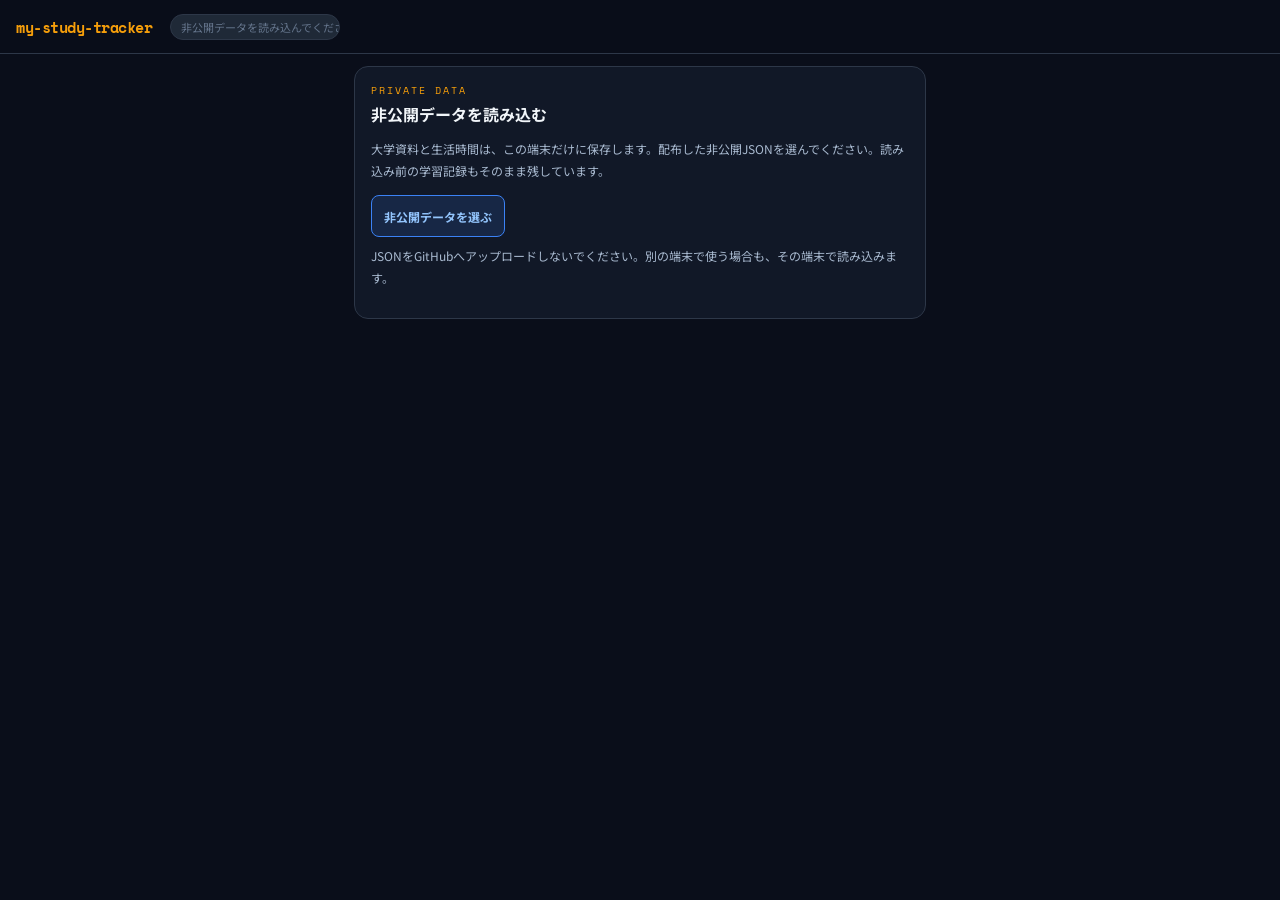
==== commit a84c5807: "Add files via upload" ====
--- a/my-study-tracker/index.html
+++ b/my-study-tracker/index.html
@@ -43,6 +43,15 @@
   </div>
 
   <main class="main">
+    <section id="private-gate" class="card" hidden>
+      <div class="card-label">PRIVATE DATA</div><h1 class="card-title">非公開データを読み込む</h1>
+      <p class="settings-note">大学資料と生活時間は、この端末だけに保存します。配布した非公開JSONを選んでください。読み込み前の学習記録もそのまま残しています。</p>
+      <button class="data-transfer-btn primary" data-private-import>非公開データを選ぶ</button>
+      <p class="settings-note">JSONをGitHubへアップロードしないでください。別の端末で使う場合も、その端末で読み込みます。</p>
+      <p data-private-status role="status" class="settings-note"></p>
+    </section>
+    <input type="file" id="private-import-input" accept="application/json,.json" hidden>
+
 
     <!-- ===== 今日タブ ===== -->
     <div class="page active" id="page-today">
@@ -72,7 +81,7 @@
         <div id="semester-progress-selector" class="filter-row"></div>
       </div>
       <div class="progress-tabs" aria-label="進捗の表示">
-        <button type="button" data-progress-view="learning" aria-pressed="true" onclick="setProgressView('learning')">動画・課題</button>
+        <button type="button" data-progress-view="learning" aria-pressed="true" onclick="setProgressView('learning')">コマ・期末・課題</button>
         <button type="button" data-progress-view="grades" aria-pressed="false" onclick="setProgressView('grades')">成績・単位</button>
       </div>
       <div id="progress-subject-list"></div>
@@ -91,7 +100,14 @@
     <!-- ===== 予定タブ（月カレンダー） ===== -->
     <div class="page" id="page-schedule">
       <p class="settings-note" data-schedule-note hidden></p>
-      <div class="card">
+      <div class="planner-tabs" aria-label="スケジュールの表示">
+        <button data-planner-view="overview" onclick="setPlannerView('overview')" aria-pressed="true">全体</button>
+        <button data-planner-view="week" onclick="setPlannerView('week')" aria-pressed="false">1週間</button>
+        <button data-planner-view="day" onclick="setPlannerView('day')" aria-pressed="false">1日</button>
+        <button data-planner-view="month" onclick="setPlannerView('month')" aria-pressed="false">月カレンダー</button>
+      </div>
+      <div id="study-planner"></div>
+      <div class="card" id="month-card" hidden>
         <div class="card-label">SCHEDULE</div>
         <div style="display:flex;align-items:center;justify-content:space-between;margin-bottom:12px">
           <div class="card-title" style="margin-bottom:0">スケジュール</div>
@@ -103,6 +119,59 @@
         </div>
         <div id="schedule-month"></div>
       </div>
+
+    </div>
+
+    <!-- ===== 設定タブ ===== -->
+    <div class="page" id="page-settings">
+      <div class="settings-heading"><div class="card-label">SETTINGS</div><h1>学びの設定</h1><p>履修の準備も、大学の情報もここから。</p></div>
+      <div class="settings-tabs" role="tablist" aria-label="設定メニュー">
+        <button type="button" role="tab" id="settings-tab-enrollment" data-settings-tab="enrollment" aria-controls="settings-enrollment" aria-selected="true">履修設定</button>
+        <button type="button" role="tab" id="settings-tab-guide" data-settings-tab="guide" aria-controls="settings-guide" aria-selected="false">学生ガイド</button>
+        <button type="button" role="tab" id="settings-tab-planning" data-settings-tab="planning" aria-controls="settings-planning" aria-selected="false">予定設定</button>
+        <button type="button" role="tab" id="settings-tab-data" data-settings-tab="data" aria-controls="settings-data" aria-selected="false">データ</button>
+      </div>
+      <div id="settings-enrollment" role="tabpanel" aria-labelledby="settings-tab-enrollment">
+      <div class="semester-tabs" id="semester-tabs"></div>
+      <div class="card" id="graduation-checker">
+        <div class="card-label">GRADUATION</div>
+        <div class="card-title">卒業に向けた履修計画</div>
+        <div id="graduation-content"></div>
+      </div>
+      <div class="card" id="subject-selection-area">
+        <div class="card-label">ENROLLMENT</div>
+        <div class="card-title">履修科目を選択</div>
+        <label class="search-label" for="subject-search">科目名・コードで検索</label>
+        <input type="search" id="subject-search" class="settings-search" placeholder="例：Python、CS101" autocomplete="off">
+        <p class="settings-note">過去の学期で選んだ科目は、次の学期から候補に表示しません。すでに今学期にも選んでいる科目は記録を保持し、ここで解除できます。</p>
+        <div id="subject-filters" class="filter-row"></div>
+        <div id="subject-list"></div>
+      </div>
+      <div class="card" id="open-date-card">
+        <div class="card-label">SCHEDULE</div>
+        <div class="card-title">科目開講日一覧</div>
+        <div id="open-date-list"></div>
+      </div>
+      <div class="card" id="enrolled-summary">
+        <div class="card-label">SELECTED</div>
+        <div class="card-title">選択中の科目</div>
+        <div id="enrolled-list"></div>
+        <div id="enrolled-stats" class="enrolled-stats"></div>
+      </div>
+      </div>
+      <div id="settings-guide" role="tabpanel" aria-labelledby="settings-tab-guide" hidden>
+        <div class="card guide-intro">
+          <div class="card-label">STUDENT GUIDE</div>
+          <div class="card-title">必要な情報を、すぐに。</div>
+          <p>端末に読み込んだ非公開の要約です。見出しをタップして読めます。</p>
+          <label class="search-label" for="guide-search">学生ガイドを検索</label>
+          <input type="search" id="guide-search" class="settings-search" placeholder="例：卒業、GPA、エントリー" autocomplete="off">
+          <p id="guide-search-status" role="status" aria-live="polite"></p>
+          <p class="guide-version"></p>
+        </div>
+        <div id="student-guide-list"></div>
+      </div>
+      <div id="settings-planning" role="tabpanel" aria-labelledby="settings-tab-planning" hidden>
       <div class="card">
         <div class="card-label">CALENDAR</div><div class="card-title">端末カレンダーに書き出す</div>
         <p class="settings-note">選択中の学期の予定を.icsファイルにします。確定した日時だけを出力し、概算・時刻未確認の予定は含めません。</p>
@@ -116,55 +185,6 @@
         <p id="calendar-export-status" class="settings-note" role="status" aria-live="polite"></p>
       </div>
       <div id="application-panel"></div>
-    </div>
-
-    <!-- ===== 設定タブ ===== -->
-    <div class="page" id="page-settings">
-      <div class="settings-heading"><div class="card-label">SETTINGS</div><h1>学びの設定</h1><p>履修の準備も、大学の情報もここから。</p></div>
-      <div class="settings-tabs" role="tablist" aria-label="設定メニュー">
-        <button type="button" role="tab" id="settings-tab-enrollment" data-settings-tab="enrollment" aria-controls="settings-enrollment" aria-selected="true">履修設定</button>
-        <button type="button" role="tab" id="settings-tab-guide" data-settings-tab="guide" aria-controls="settings-guide" aria-selected="false">学生ガイド</button>
-        <button type="button" role="tab" id="settings-tab-data" data-settings-tab="data" aria-controls="settings-data" aria-selected="false">データ</button>
-      </div>
-      <div id="settings-enrollment" role="tabpanel" aria-labelledby="settings-tab-enrollment">
-      <div class="semester-tabs" id="semester-tabs"></div>
-      <div class="card" id="graduation-checker">
-        <div class="card-label">GRADUATION</div>
-        <div class="card-title">卒業に向けた履修計画</div>
-        <div id="graduation-content"></div>
-      </div>
-      <div class="card" id="subject-selection-area">
-        <div class="card-label">ENROLLMENT</div>
-        <div class="card-title">履修科目を選択</div>
-        <label class="search-label" for="subject-search">科目名・コードで検索</label>
-        <input type="search" id="subject-search" class="settings-search" placeholder="例：Python、CS101" autocomplete="off">
-        <p class="settings-note">MC科目表が基準です。開講前・廃止予定の科目は該当学期に選択できません。以前に選択した記録は残ります。</p>
-        <div id="subject-filters" class="filter-row"></div>
-        <div id="subject-list"></div>
-      </div>
-      <div class="card" id="open-date-card">
-        <div class="card-label">SCHEDULE</div>
-        <div class="card-title">科目開講日一覧</div>
-        <div id="open-date-list"></div>
-      </div>
-      <div class="card" id="enrolled-summary">
-        <div class="card-label">SELECTED</div>
-        <div class="card-title">選択中の科目</div>
-        <div id="enrolled-list"></div>
-        <div id="enrolled-stats" class="enrolled-stats"></div>
-      </div>
-      </div>
-      <div id="settings-guide" role="tabpanel" aria-labelledby="settings-tab-guide" hidden>
-        <div class="card guide-intro">
-          <div class="card-label">STUDENT GUIDE</div>
-          <div class="card-title">必要な情報を、すぐに。</div>
-          <p>送っていただいた17枚の資料をまとめました。見出しをタップして読めます。</p>
-          <label class="search-label" for="guide-search">学生ガイドを検索</label>
-          <input type="search" id="guide-search" class="settings-search" placeholder="例：卒業、GPA、エントリー" autocomplete="off">
-          <p id="guide-search-status" role="status" aria-live="polite"></p>
-          <p class="guide-version">科目表：2026/6/19時点 · バッジ表：2026/8/1時点<br>変更や個別条件はCloud Campusの案内を確認してください。</p>
-        </div>
-        <div id="student-guide-list"></div>
       </div>
       <div id="settings-data" role="tabpanel" aria-labelledby="settings-tab-data" hidden>
       <div class="card">
@@ -173,10 +193,14 @@
         <button type="button" class="data-transfer-btn" id="app-update-btn">更新を確認</button>
         <p id="app-update-status" class="settings-note" role="status" aria-live="polite"></p>
       </div>
+      <div class="card"><div class="card-label">PRIVATE DATA</div><h2 class="card-title">非公開データ</h2>
+        <p class="settings-note">大学の日程・ガイド・科目情報・生活時間はこの端末内に保存しています。専用JSONやバックアップはGitHubに載せないでください。</p>
+        <button class="data-transfer-btn" data-private-import>非公開データを読み直す</button><p data-private-status role="status" class="settings-note"></p>
+      </div>
       <div class="card" id="data-transfer-card">
         <div class="card-label">DATA</div>
         <div class="card-title">データの引き継ぎ</div>
-        <p class="data-transfer-description">履修・動画進捗・成績・課題・期末・申請予定をバックアップできます。同じURLでの通常更新では、端末の記録をそのまま引き継ぎます。</p>
+        <p class="data-transfer-description">非公開資料・生活時間・履修・進捗・成績・課題・期末・自分の予定をまとめてバックアップできます。同じURLでの通常更新では、端末の記録をそのまま引き継ぎます。</p>
         <div class="data-transfer-actions">
           <button type="button" class="data-transfer-btn primary" id="data-export-btn">バックアップを保存</button>
           <button type="button" class="data-transfer-btn" id="data-import-btn">バックアップを復元</button>
@@ -225,6 +249,8 @@
   <script src="./render-deadlines.js"></script>
   <script src="./data-transfer.js"></script>
   <script src="./student-guide.js"></script>
+  <script src="./study-planner.js"></script>
+  <script src="./private-data.js"></script>
   <script src="./app.js"></script>
 </body>
 </html>
--- a/my-study-tracker/style.css
+++ b/my-study-tracker/style.css
@@ -796,3 +796,45 @@
 .inline-link { color: #b8dbff; background: transparent; border: 0; text-decoration: underline; padding: 4px; font: inherit; cursor: pointer; }
 .update-pending { position: fixed; z-index: 600; left: 12px; right: 12px; bottom: calc(var(--nav-h) + env(safe-area-inset-bottom) + 10px); max-width: 570px; margin: auto; border: 1px solid #6194c6; border-radius: 10px; padding: 12px; background: #173658; font-size: 12px; box-shadow: 0 6px 24px #0008; }
 @media(max-width: 380px) { .header-logo { font-size: 12px; margin-right: 2px; } .header-inner { padding: 0 10px; } .header-sem-trigger { font-size: 10px; padding: 4px 6px; } }
+
+/* タップを素早く反映。ピンチによる拡大は許可する。 */
+html, body, button, a, input, select, label, summary { touch-action: manipulation; }
+input, select, textarea { font-size:16px; }
+[hidden] { display:none !important; }
+.needs-private-data .page, .needs-private-data .nav { display:none !important; }
+.needs-private-data #header-settings-btn { visibility:hidden; }
+.settings-tabs { grid-template-columns:repeat(4,minmax(0,1fr)); }
+.settings-tabs button { padding:10px 2px; font-size:12px; }
+.planner-tabs { display:grid;grid-template-columns:repeat(4,minmax(0,1fr));gap:4px;margin:12px 0; }
+.planner-tabs button { padding:10px 2px;border:1px solid var(--border);border-radius:8px;background:var(--bg2);color:var(--text2);font:inherit;font-size:12px; }
+.planner-tabs [aria-pressed=true] { background:var(--blue);color:white;border-color:var(--blue); }
+.planner-date-nav { display:flex;align-items:center;justify-content:space-between;gap:10px; }
+.planner-date-nav input { min-width:0;background:var(--bg3);color:var(--text);border:1px solid var(--border);padding:10px;border-radius:8px;color-scheme:dark; }
+.plan-phases { padding-left:22px;line-height:1.9;font-size:13px;color:var(--text2); }
+.plan-warning { padding:10px 12px;background:var(--amber-dim);color:var(--amber);border-radius:8px;font-size:12px;line-height:1.7; }
+.plan-ok { color:var(--green);font-size:12px; }
+.plan-week-link { display:flex;justify-content:space-between;align-items:center;gap:10px;width:100%;text-align:left;padding:14px 0;border:0;border-bottom:1px solid var(--border);background:none;color:var(--text);font:inherit;font-size:13px; }
+.plan-week-link small { display:block;color:var(--text3);font-size:11px;margin-top:4px; }
+.plan-week { display:grid;gap:12px; }
+.plan-day { border:1px solid var(--border);border-radius:10px;padding:12px; }
+.plan-day.holiday { border-left:3px solid var(--amber); }
+.plan-day-heading { display:flex;justify-content:space-between;width:100%;padding:0 0 10px;border:0;background:none;color:var(--text);font:inherit;font-size:14px; }
+.plan-day-heading span,.plan-day-label { color:var(--text3);font-size:12px; }
+.plan-session { display:flex;flex-direction:column;gap:4px;padding:9px 0;color:var(--text2);font-size:12px;line-height:1.6; }
+.plan-session time { color:var(--blue);font-weight:700; }
+.plan-session.late time { color:var(--amber); }
+.time-block { display:grid;grid-template-columns:72px minmax(0,1fr);gap:12px;padding:12px 8px;border-bottom:1px solid var(--border);font-size:13px;line-height:1.6; }
+.time-block>time { color:var(--text3);font-size:12px; }
+.time-block.study { border-left:3px solid var(--blue);background:rgba(59,130,246,.08); }
+.time-block.sleep,.time-block.commute { color:var(--text3); }
+.private-guide-table { width:100%;font-size:12px;border-collapse:collapse; }
+.private-guide-table td,.private-guide-table th { border:1px solid var(--border);padding:6px; }
+.lesson-grid { display:grid;grid-template-columns:repeat(auto-fit,minmax(42px,1fr));gap:6px;margin-top:12px; }
+.lesson-grid .lesson-btn { font-family:inherit;width:100%;height:44px;min-width:0;border:1px solid var(--border);font-size:12px; }
+.lesson-btn.done { font-weight:700;box-shadow:inset 0 0 0 1px rgba(255,255,255,.3); }
+.lesson-btn.final { min-width:48px; }
+.badge-rank-heading { display:flex;justify-content:space-between;align-items:center;gap:8px;margin-bottom:14px; }
+.badge-rank-heading small { color:var(--text3);font-size:11px; }
+.badge-category-heading { margin:18px 0 9px;color:var(--text3);font-size:12px; }
+.badge-rank-filters { display:flex;gap:6px;flex-wrap:wrap;margin-top:12px; }
+@media(min-width:800px){.plan-week{grid-template-columns:repeat(2,minmax(0,1fr));}}
